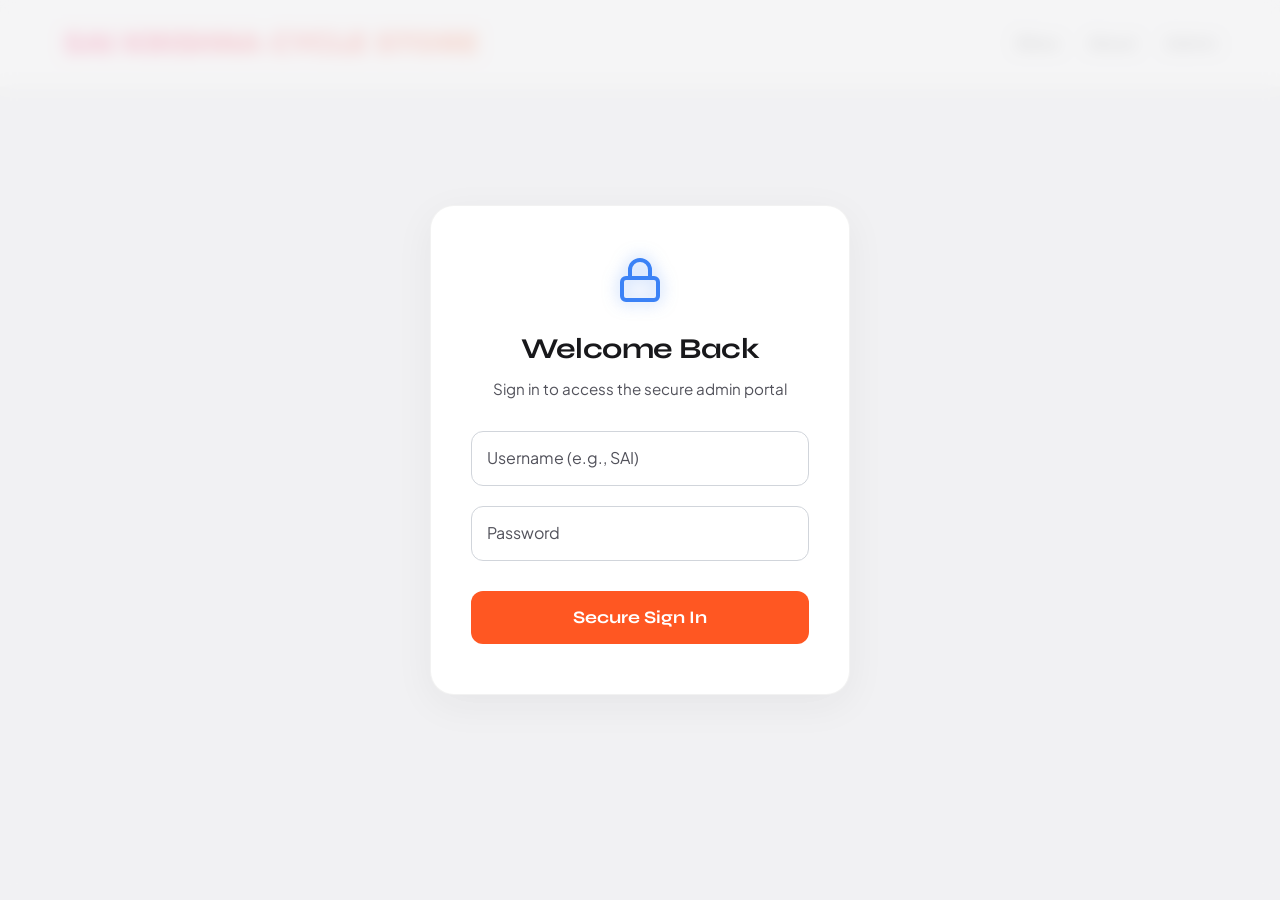
==== admin.html @ 8099cd1a "Initial commit: Sai Krishna Cycle Store project" ====
<!DOCTYPE html>
<html lang="en">
<head>
    <meta charset="UTF-8">
    <meta name="viewport" content="width=device-width, initial-scale=1.0">
    <title>Admin Dashboard - Sai Krishna Cycle Store</title>
    <!-- Google Fonts -->
    <link rel="preconnect" href="https://fonts.googleapis.com">
    <link rel="preconnect" href="https://fonts.gstatic.com" crossorigin>
    <link href="https://fonts.googleapis.com/css2?family=Plus+Jakarta+Sans:wght@400;500;600&family=Syne:wght@600;700;800&family=Montserrat:wght@800;900&display=swap" rel="stylesheet">
    <link rel="stylesheet" href="style.css">
</head>
<body class="admin-body">

    <!-- Navigation -->
    <nav class="navbar">
        <div class="logo">Sai Krishna Cycle Store</div>
        <ul class="nav-links">
            <li><a href="index.html#bikes">Bikes</a></li>
            <li><a href="index.html#about">About</a></li>
            <li><a href="admin.html" class="active">Admin</a></li>
        </ul>
    </nav>

    <!-- Admin Dashboard Main List -->
    <!-- Login Overlay -->
    <div id="login-overlay" class="modern-login-overlay">
        <div class="modern-login-card">
            <div class="login-header">
                <svg width="48" height="48" viewBox="0 0 24 24" fill="none" stroke="currentColor" stroke-width="2" style="margin-bottom: 15px; color: #3b82f6; filter: drop-shadow(0 0 8px rgba(59, 130, 246, 0.5));"><rect x="3" y="11" width="18" height="11" rx="2" ry="2"></rect><path d="M7 11V7a5 5 0 0 1 10 0v4"></path></svg>
                <h2>Welcome Back</h2>
                <p>Sign in to access the secure admin portal</p>
            </div>
            <form id="login-form" class="modern-login-form">
                <div class="modern-input-group">
                    <input type="text" id="login-email" required placeholder=" ">
                    <label>Username (e.g., SAI)</label>
                </div>
                <div class="modern-input-group">
                    <input type="password" id="login-password" required placeholder=" ">
                    <label>Password</label>
                </div>
                <p id="login-error" class="login-error-msg"></p>
                <button type="submit" class="modern-login-btn">Secure Sign In</button>
            </form>
        </div>
    </div>

    <section class="admin-dashboard" id="admin-dashboard" style="display: none;">
        <div class="admin-container">
            <div class="admin-header-flex">
                <div>
                    <h2>Product Catalog</h2>
                    <p>Manage all bicycles in your store.</p>
                </div>
                <div style="display: flex; gap: 15px;">
                    <a href="index.html" class="btn" style="background-color: #f3f4f6; color: #1f2937; text-decoration: none; border: 1px solid #d1d5db; display: flex; align-items: center;">&larr; Return to Home</a>
                    <button id="btn-open-add" class="btn btn-primary">+ Add New Bicycle</button>
                </div>
            </div>
            
            <div class="admin-product-list" id="admin-product-list">
                <!-- Products list injected by JS -->
            </div>
        </div>
    </section>

    <!-- Add/Edit Form Modal -->
    <div id="admin-modal" class="modal-overlay">
        <div class="modal-content">
            <div class="modal-header">
                <h3 id="modal-title">Add New Bicycle</h3>
                <button id="btn-close-modal" class="btn-close">&times;</button>
            </div>
            
            <form id="add-cycle-form" class="admin-form">
                <input type="hidden" id="cycle-id" value="">
                
                <!-- Image Upload -->
                <div class="form-group">
                    <label for="cycle-image">Bicycle Image</label>
                    <div class="image-upload-wrapper">
                        <input type="file" id="cycle-image" accept="image/*">
                        <div class="upload-placeholder" id="upload-placeholder">
                            <span>+ Click to Upload Image</span>
                        </div>
                        <img id="image-preview" src="" alt="Preview" style="display: none;">
                    </div>
                    <p class="img-hint" id="img-hint" style="display:none; font-size: 0.8rem; color: #666; margin-top:5px;">Leave empty to keep current image.</p>
                </div>

                <!-- Product Name -->
                <div class="form-group">
                    <label for="cycle-name">Bicycle Name</label>
                    <input type="text" id="cycle-name" placeholder="e.g. Mountain Explorer 3000" required>
                </div>

                <!-- Description -->
                <div class="form-group">
                    <label for="cycle-desc">Description</label>
                    <textarea id="cycle-desc" rows="3" placeholder="A short description of the bicycle..." required></textarea>
                </div>

                <!-- Stock Status -->
                <div class="form-group">
                    <label for="cycle-status">Stock Status</label>
                    <select id="cycle-status" class="form-control" style="width: 100%; padding: 12px; border: 1px solid #e4e4e7; border-radius: 8px; outline: none; font-family: inherit;">
                        <option value="true">In Stock</option>
                        <option value="false">Out of Stock</option>
                    </select>
                </div>

                <!-- Sizes & Prices -->
                <div class="form-group">
                    <label>Available Sizes & Prices</label>
                    <div class="size-price-group">
                        <div class="size-price-item">
                            <label class="custom-checkbox">
                                <input type="checkbox" name="sizes" value='14"' class="size-toggle">
                                <span class="checkmark">14"</span>
                            </label>
                            <input type="number" id="price-14" placeholder="Price (₹)" class="size-price-input" disabled>
                        </div>
                        <div class="size-price-item">
                            <label class="custom-checkbox">
                                <input type="checkbox" name="sizes" value='16"' class="size-toggle">
                                <span class="checkmark">16"</span>
                            </label>
                            <input type="number" id="price-16" placeholder="Price (₹)" class="size-price-input" disabled>
                        </div>
                        <div class="size-price-item">
                            <label class="custom-checkbox">
                                <input type="checkbox" name="sizes" value='20"' class="size-toggle">
                                <span class="checkmark">20"</span>
                            </label>
                            <input type="number" id="price-20" placeholder="Price (₹)" class="size-price-input" disabled>
                        </div>
                    </div>
                </div>

                <!-- Submit -->
                <button type="submit" class="btn btn-primary btn-submit" id="modal-submit-btn">Save Product</button>
            </form>
        </div>
    </div>

    <!-- Interactive script -->
    <!-- Supabase JS SDK -->
    <script src="https://cdn.jsdelivr.net/npm/@supabase/supabase-js@2"></script>
    <script src="script.js"></script>
</body>
</html>
---- style.css ----
/* Reset & Base Variables */
* {
    margin: 0;
    padding: 0;
    box-sizing: border-box;
}

:root {
    /* Color Palette - Light Theme */
    --bg-color: #f4f4f5; /* Soft off-white */
    --card-bg: #ffffff;
    --text-primary: #18181b;
    --text-secondary: #52525b;
    --accent-color: #ff5722; /* Vibrant Orange */
    --accent-hover: #e64a19;
    
    /* Typography */
    --font-heading: 'Syne', sans-serif;
    --font-body: 'Plus Jakarta Sans', sans-serif;
    
    /* Effects */
    --shadow-soft: 0 10px 40px rgba(0, 0, 0, 0.05);
    --shadow-hover: 0 20px 50px rgba(255, 87, 34, 0.15);
    --radius-lg: 24px;
    --radius-md: 12px;
    --radius-sm: 8px;
    
    /* Transitions */
    --transition: all 0.3s cubic-bezier(0.25, 0.8, 0.25, 1);
}

html {
    scroll-behavior: smooth;
}

body {
    font-family: var(--font-body);
    background-color: var(--bg-color);
    color: var(--text-primary);
    line-height: 1.6;
    overflow-x: hidden;
}

/* Typography Details */
h1, h2, h3, .logo {
    font-family: var(--font-heading);
    font-weight: 700;
}

/* Navigation (Glassmorphism) */
.navbar {
    position: fixed;
    top: 0;
    left: 0;
    width: 100%;
    padding: 20px 5%;
    display: flex;
    justify-content: space-between;
    align-items: center;
    background: rgba(255, 255, 255, 0.8);
    backdrop-filter: blur(12px);
    -webkit-backdrop-filter: blur(12px);
    z-index: 1000;
    border-bottom: 1px solid rgba(0, 0, 0, 0.05);
}

.logo {
    font-family: 'Montserrat', sans-serif;
    font-size: 1.8rem;
    font-weight: 900;
    letter-spacing: -0.5px;
    background: linear-gradient(90deg, #ff0055, #ff5722);
    -webkit-background-clip: text;
    -webkit-text-fill-color: transparent;
    text-transform: uppercase;
}

.nav-links {
    display: flex;
    list-style: none;
    gap: 30px;
    align-items: center;
}

.nav-links a {
    text-decoration: none;
    color: var(--text-primary);
    font-weight: 500;
    transition: var(--transition);
}

.nav-links a:hover {
    color: var(--accent-color);
}

.cart-icon {
    position: relative;
    font-size: 1.2rem;
}

.cart-count {
    position: absolute;
    top: -8px;
    right: -12px;
    background: var(--accent-color);
    color: white;
    font-size: 0.7rem;
    font-weight: bold;
    padding: 2px 6px;
    border-radius: 20px;
}

/* Hero Section */
.hero {
    min-height: 100vh;
    display: flex;
    align-items: center;
    justify-content: space-between;
    padding: 100px 5% 50px;
    gap: 40px;
    max-width: 1400px;
    margin: 0 auto;
}

.hero-content {
    flex: 1;
    max-width: 600px;
}

.hero h1 {
    font-size: clamp(3rem, 5vw, 5rem);
    line-height: 1.1;
    margin-bottom: 20px;
    letter-spacing: -2px;
}

.hero p {
    font-size: 1.1rem;
    color: var(--text-secondary);
    margin-bottom: 40px;
}

.hero-image-container {
    flex: 1;
    display: flex;
    justify-content: center;
    align-items: center;
    position: relative;
}

.hero-img {
    width: 100%;
    max-width: 700px;
    border-radius: var(--radius-lg);
    box-shadow: var(--shadow-soft);
    object-fit: cover;
    aspect-ratio: 4/3;
    animation: float 6s ease-in-out infinite;
}

@keyframes float {
    0% { transform: translateY(0px); }
    50% { transform: translateY(-15px); }
}

/* ------------------------
   Brands Marquee Section
-------------------------*/
.brands-marquee-section {
    padding: 40px 0;
    overflow: hidden;
    display: flex;
    align-items: center;
}

.marquee-container {
    width: 100%;
    overflow: hidden;
    white-space: nowrap;
}

.marquee-content {
    display: inline-block;
    /* Slow 30s transition from right to left */
    animation: marquee-scroll 30s linear infinite;
}

.brand-logo {
    display: inline-block;
    height: 45px;
    margin: 0 50px;
    vertical-align: middle;
}

@keyframes marquee-scroll {
    0% { transform: translateX(0); }
    100% { transform: translateX(-50%); }
}

/* Buttons */
.btn {
    display: inline-block;
    padding: 16px 32px;
    border: none;
    border-radius: 50px;
    font-family: var(--font-body);
    font-weight: 600;
    font-size: 1rem;
    cursor: pointer;
    text-decoration: none;
    transition: var(--transition);
    text-align: center;
}

.btn-primary {
    background: var(--accent-color);
    color: white;
    box-shadow: 0 10px 20px rgba(255, 87, 34, 0.2);
}

.btn-primary:hover {
    background: var(--accent-hover);
    transform: translateY(-3px);
    box-shadow: 0 15px 25px rgba(255, 87, 34, 0.3);
}

/* Products Section */
.products {
    padding: 100px 5%;
    max-width: 1400px;
    margin: 0 auto;
}

.section-header {
    text-align: center;
    margin-bottom: 60px;
}

.section-header h2 {
    font-size: 2.5rem;
    margin-bottom: 10px;
}

.section-header p {
    color: var(--text-secondary);
    font-size: 1.1rem;
}

.product-grid {
    display: grid;
    grid-template-columns: repeat(auto-fit, minmax(320px, 1fr));
    gap: 40px;
}

/* Product Card */
.product-card {
    background: var(--card-bg);
    border-radius: var(--radius-lg);
    overflow: hidden;
    box-shadow: var(--shadow-soft);
    transition: var(--transition);
    display: flex;
    flex-direction: column;
    border: 2px solid transparent;
}

.product-card:hover {
    transform: translateY(-10px);
    border-color: var(--accent-color);
    box-shadow: 0 0 25px rgba(255, 87, 34, 0.4), var(--shadow-hover);
}

.img-wrapper {
    position: relative;
    width: 100%;
    height: 250px;
    overflow: hidden;
    background: #f0f0f0;
}

.img-wrapper img {
    width: 100%;
    height: 100%;
    object-fit: cover;
    transition: transform 0.5s ease;
}

.product-card:hover .img-wrapper img {
    transform: scale(1.05);
}

.badge {
    position: absolute;
    top: 15px;
    left: 15px;
    background: var(--text-primary);
    color: white;
    padding: 6px 12px;
    border-radius: 20px;
    font-size: 0.8rem;
    font-weight: 600;
}

.badge.sale {
    background: var(--accent-color);
}

.product-info {
    padding: 25px;
    display: flex;
    flex-direction: column;
    flex: 1;
}

.product-title-price {
    display: flex;
    justify-content: space-between;
    align-items: flex-start;
    margin-bottom: 15px;
}

.product-title-price h3 {
    font-size: 1.4rem;
    max-width: 70%;
}

.price {
    font-family: var(--font-heading);
    font-weight: 700;
    font-size: 1.3rem;
    color: var(--accent-color);
    text-align: right;
}

.old-price {
    display: block;
    font-size: 0.9rem;
    color: var(--text-secondary);
    text-decoration: line-through;
}

.desc {
    color: var(--text-secondary);
    font-size: 0.95rem;
    margin-bottom: 25px;
    flex: 1;
}

/* Size Selector */
.size-selector {
    margin-bottom: 25px;
}

.size-selector span {
    display: block;
    font-size: 0.9rem;
    font-weight: 600;
    margin-bottom: 10px;
    color: var(--text-primary);
}

.sizes {
    display: flex;
    gap: 10px;
}

.size-btn {
    background: var(--bg-color);
    border: 1px solid transparent;
    padding: 8px 16px;
    border-radius: var(--radius-sm);
    font-family: var(--font-body);
    font-weight: 600;
    cursor: pointer;
    transition: var(--transition);
    color: var(--text-secondary);
}

.size-btn:hover {
    background: #e4e4e7;
}

.size-btn.active {
    background: var(--text-primary);
    color: white;
    border-color: var(--text-primary);
}

/* Buy Button */
.btn-buy {
    width: 100%;
    background: transparent;
    border: 2px solid var(--accent-color);
    color: var(--accent-color);
    padding: 14px;
    border-radius: var(--radius-md);
    position: relative;
    overflow: hidden;
}

.btn-buy::before {
    content: '';
    position: absolute;
    top: 50%;
    left: 50%;
    width: 0;
    height: 0;
    background: var(--accent-color);
    border-radius: 50%;
    transform: translate(-50%, -50%);
    transition: width 0.4s ease, height 0.4s ease;
    z-index: 0;
}

.btn-buy:hover::before {
    width: 600px;
    height: 600px;
}

.btn-buy:hover {
    color: white;
    transform: translateY(0); /* override base btn hover */
    box-shadow: none;
}

.btn-buy span {
    position: relative;
    z-index: 1;
}

/* Footer */
footer {
    text-align: center;
    padding: 40px;
    background: #e4e4e7;
    color: var(--text-secondary);
    font-size: 0.9rem;
    position: relative;
}

.contact-details {
    margin-top: 10px;
    font-size: 1rem;
    font-weight: 500;
}

.contact-details a {
    color: var(--text-primary);
    text-decoration: none;
    font-weight: 600;
    transition: var(--transition);
}

.contact-details a:hover {
    color: var(--accent-color);
}

/* WhatsApp Button (Footer Inline) */
.whatsapp-btn {
    display: inline-flex;
    justify-content: center;
    align-items: center;
    background-color: #25d366;
    color: white;
    width: 40px;
    height: 40px;
    border-radius: 50%;
    margin-top: 15px;
    box-shadow: 0 4px 10px rgba(37, 211, 102, 0.3);
    transition: transform 0.3s ease, box-shadow 0.3s ease;
}

.whatsapp-btn:hover {
    transform: scale(1.1);
    box-shadow: 0 6px 15px rgba(37, 211, 102, 0.5);
}

.whatsapp-btn svg {
    width: 22px;
    height: 22px;
}

.btn-buy:hover {
    background-color: #2b6cb0;
}

.disabled-buy {
    background-color: #d1d5db !important;
    border-color: #d1d5db !important;
    color: #6b7280 !important;
    cursor: not-allowed !important;
}

.disabled-buy:hover {
    transform: none !important;
    box-shadow: none !important;
}

.out-of-stock-badge {
    position: absolute;
    top: 15px;
    right: 15px;
    background-color: #ef4444;
    color: white;
    font-size: 0.85rem;
    font-weight: 700;
    padding: 6px 12px;
    border-radius: 20px;
    box-shadow: 0 4px 6px rgba(0,0,0,0.1);
    z-index: 10;
}

/* ------------------------
   Admin Dashboard Styles 
-------------------------*/
.admin-body {
    background-color: #e4e4e7;
}

.admin-dashboard {
    padding: 120px 5% 50px;
    min-height: 100vh;
    display: flex;
    justify-content: center;
    align-items: flex-start;
}

.admin-container {
    background: var(--card-bg);
    width: 100%;
    max-width: 800px;
    border-radius: var(--radius-lg);
    box-shadow: var(--shadow-soft);
    padding: 40px;
}

.admin-header-flex {
    display: flex;
    justify-content: space-between;
    align-items: center;
    margin-bottom: 30px;
    border-bottom: 1px solid #e4e4e7;
    padding-bottom: 20px;
}

.admin-header-flex h2 {
    font-size: 2rem;
    color: var(--text-primary);
}

.admin-header-flex p {
    color: var(--text-secondary);
}

/* Admin Product List */
.admin-product-list {
    display: flex;
    flex-direction: column;
    gap: 15px;
}

.admin-list-item {
    display: flex;
    align-items: center;
    justify-content: space-between;
    padding: 15px;
    border: 1px solid #e4e4e7;
    border-radius: var(--radius-md);
    background: var(--bg-color);
}

.admin-list-info {
    display: flex;
    align-items: center;
    gap: 15px;
}

.admin-list-img {
    width: 60px;
    height: 60px;
    border-radius: var(--radius-sm);
    object-fit: cover;
}

.admin-list-details h4 {
    margin: 0;
    font-size: 1.1rem;
    color: var(--text-primary);
}

.admin-list-details p {
    margin: 0;
    color: var(--accent-color);
    font-weight: 600;
}

.btn-edit {
    background: #e4e4e7;
    color: var(--text-primary);
    padding: 8px 16px;
    border: none;
    border-radius: var(--radius-sm);
    cursor: pointer;
    font-weight: 600;
    transition: var(--transition);
}

.btn-edit:hover {
    background: #d4d4d8;
}

/* Modal Overlay */
.modal-overlay {
    position: fixed;
    top: 0; left: 0; right: 0; bottom: 0;
    background: rgba(0,0,0,0.5);
    display: none; /* hidden by default */
    justify-content: center;
    align-items: center;
    z-index: 2000;
    backdrop-filter: blur(5px);
}

.modal-content {
    background: var(--card-bg);
    width: 100%;
    max-width: 500px;
    border-radius: var(--radius-lg);
    padding: 30px;
    max-height: 90vh;
    overflow-y: auto;
    box-shadow: 0 20px 50px rgba(0,0,0,0.2);
}

.modal-header {
    display: flex;
    justify-content: space-between;
    align-items: center;
    margin-bottom: 20px;
}

.modal-header h3 {
    font-size: 1.5rem;
    margin: 0;
}

.btn-close {
    background: none;
    border: none;
    font-size: 1.5rem;
    cursor: pointer;
    color: var(--text-secondary);
}

.admin-header h2 {
    font-size: 2rem;
    color: var(--text-primary);
}

.admin-header p {
    color: var(--text-secondary);
}

.admin-form .form-group {
    margin-bottom: 20px;
}

.admin-form label {
    display: block;
    font-weight: 600;
    margin-bottom: 8px;
    color: var(--text-primary);
}

.admin-form input[type="text"],
.admin-form input[type="number"],
.admin-form textarea {
    width: 100%;
    padding: 12px 16px;
    border: 2px solid #e4e4e7;
    border-radius: var(--radius-sm);
    font-family: var(--font-body);
    font-size: 1rem;
    transition: var(--transition);
    background: var(--bg-color);
}

.admin-form input:focus,
.admin-form textarea:focus {
    outline: none;
    border-color: var(--accent-color);
    background: white;
}

.image-upload-wrapper {
    position: relative;
    border: 2px dashed #d4d4d8;
    border-radius: var(--radius-md);
    height: 150px;
    display: flex;
    justify-content: center;
    align-items: center;
    overflow: hidden;
    cursor: pointer;
    background: var(--bg-color);
    transition: var(--transition);
}

.image-upload-wrapper:hover {
    border-color: var(--accent-color);
    background: #fff;
}

.image-upload-wrapper input[type="file"] {
    position: absolute;
    width: 100%;
    height: 100%;
    opacity: 0;
    cursor: pointer;
    z-index: 2;
}

.upload-placeholder {
    color: var(--text-secondary);
    font-weight: 500;
    z-index: 1;
}

#image-preview {
    position: absolute;
    width: 100%;
    height: 100%;
    object-fit: cover;
    z-index: 1;
}

/* Checkboxes */
.checkbox-group {
    display: flex;
    gap: 15px;
}

.custom-checkbox {
    position: relative;
    display: inline-block;
    cursor: pointer;
    font-weight: 500 !important;
}

.custom-checkbox input {
    opacity: 0;
    width: 0;
    height: 0;
    position: absolute;
}

.custom-checkbox .checkmark {
    display: inline-block;
    padding: 8px 20px;
    border: 2px solid #e4e4e7;
    border-radius: var(--radius-sm);
    transition: var(--transition);
    color: var(--text-secondary);
}

.custom-checkbox input:checked ~ .checkmark {
    background-color: var(--accent-color);
    border-color: var(--accent-color);
    color: white;
}

.size-price-group {
    display: flex;
    flex-direction: column;
    gap: 15px;
}

.size-price-item {
    display: flex;
    align-items: center;
    gap: 15px;
}

.size-price-input {
    flex: 1;
    padding: 10px 15px;
    border: 2px solid #e4e4e7;
    border-radius: var(--radius-sm);
    font-family: var(--font-body);
    transition: var(--transition);
}

.size-price-input:disabled {
    background-color: #f4f4f5;
    opacity: 0.6;
    cursor: not-allowed;
}

.btn-submit {
    width: 100%;
    margin-top: 20px;
    padding: 15px;
    font-size: 1.1rem;
}

/* Mobile Responsiveness */
@media (max-width: 768px) {
    .hero {
        flex-direction: column;
        text-align: center;
        padding-top: 120px;
    }
    
    .hero h1 {
        font-size: 3rem;
    }
    
    .hero-content {
        margin-bottom: 30px;
    }
    
    .nav-links {
        display: none; /* simple hidden nav for mobile QR view, keep cart */
    }
    
    .nav-links.mobile-active {
        display: flex;
    }
    
    .navbar {
        padding: 15px 5%;
    }
}

/* ------------------------
   Modern Login Overlay 
-------------------------*/
.modern-login-overlay {
    position: fixed;
    top: 0; left: 0; right: 0; bottom: 0;
    /* Soft light background to match site theme */
    background: rgba(244, 244, 245, 0.85);
    backdrop-filter: blur(8px);
    -webkit-backdrop-filter: blur(8px);
    display: flex;
    align-items: center;
    justify-content: center;
    z-index: 2000;
}

.modern-login-card {
    /* Light Glassmorphism */
    background: var(--card-bg);
    border: 1px solid rgba(0, 0, 0, 0.05);
    padding: 50px 40px;
    border-radius: var(--radius-lg);
    box-shadow: var(--shadow-soft);
    width: 100%;
    max-width: 420px;
    text-align: center;
    color: var(--text-primary);
    animation: fadeIn 0.5s ease-out forwards;
}

@keyframes fadeIn {
    from { opacity: 0; transform: translateY(20px); }
    to { opacity: 1; transform: translateY(0); }
}

.login-header h2 {
    margin: 0;
    font-size: 1.8rem;
    font-family: var(--font-heading);
    font-weight: 700;
    letter-spacing: -0.5px;
    color: var(--text-primary);
}

.login-header p {
    color: var(--text-secondary);
    font-family: var(--font-body);
    font-size: 0.95rem;
    margin-top: 5px;
    margin-bottom: 30px;
}

.modern-login-form {
    display: flex;
    flex-direction: column;
    gap: 20px;
}

.modern-input-group {
    position: relative;
    text-align: left;
}

.modern-input-group input {
    width: 100%;
    background: #ffffff;
    border: 1px solid #d1d5db;
    padding: 16px 16px;
    border-radius: var(--radius-md);
    color: var(--text-primary);
    font-family: var(--font-body);
    font-size: 1rem;
    outline: none;
    transition: var(--transition);
}

.modern-input-group input:focus,
.modern-input-group input:not(:placeholder-shown) {
    border-color: var(--accent-color);
    box-shadow: 0 0 0 4px rgba(255, 87, 34, 0.1);
}

.modern-input-group label {
    position: absolute;
    left: 16px;
    top: 50%;
    transform: translateY(-50%);
    color: var(--text-secondary);
    pointer-events: none;
    transition: var(--transition);
    font-size: 1rem;
    font-family: var(--font-body);
}

.modern-input-group input:focus + label,
.modern-input-group input:not(:placeholder-shown) + label {
    top: -10px;
    left: 10px;
    font-size: 0.8rem;
    background: #ffffff;
    padding: 0 6px;
    color: var(--accent-color);
    border-radius: 4px;
    font-weight: 600;
}

.login-error-msg {
    color: #ef4444;
    font-size: 0.85rem;
    display: none;
    margin: 0;
    background: rgba(239, 68, 68, 0.1);
    padding: 10px;
    border-radius: var(--radius-sm);
    border: 1px solid rgba(239, 68, 68, 0.2);
}

.modern-login-btn {
    background: var(--accent-color);
    color: white;
    border: none;
    padding: 16px;
    border-radius: var(--radius-md);
    font-size: 1.1rem;
    font-family: var(--font-heading);
    font-weight: 700;
    cursor: pointer;
    transition: var(--transition);
    margin-top: 10px;
}

.modern-login-btn:hover {
    background: var(--accent-hover);
    transform: translateY(-2px);
    box-shadow: var(--shadow-hover);
}
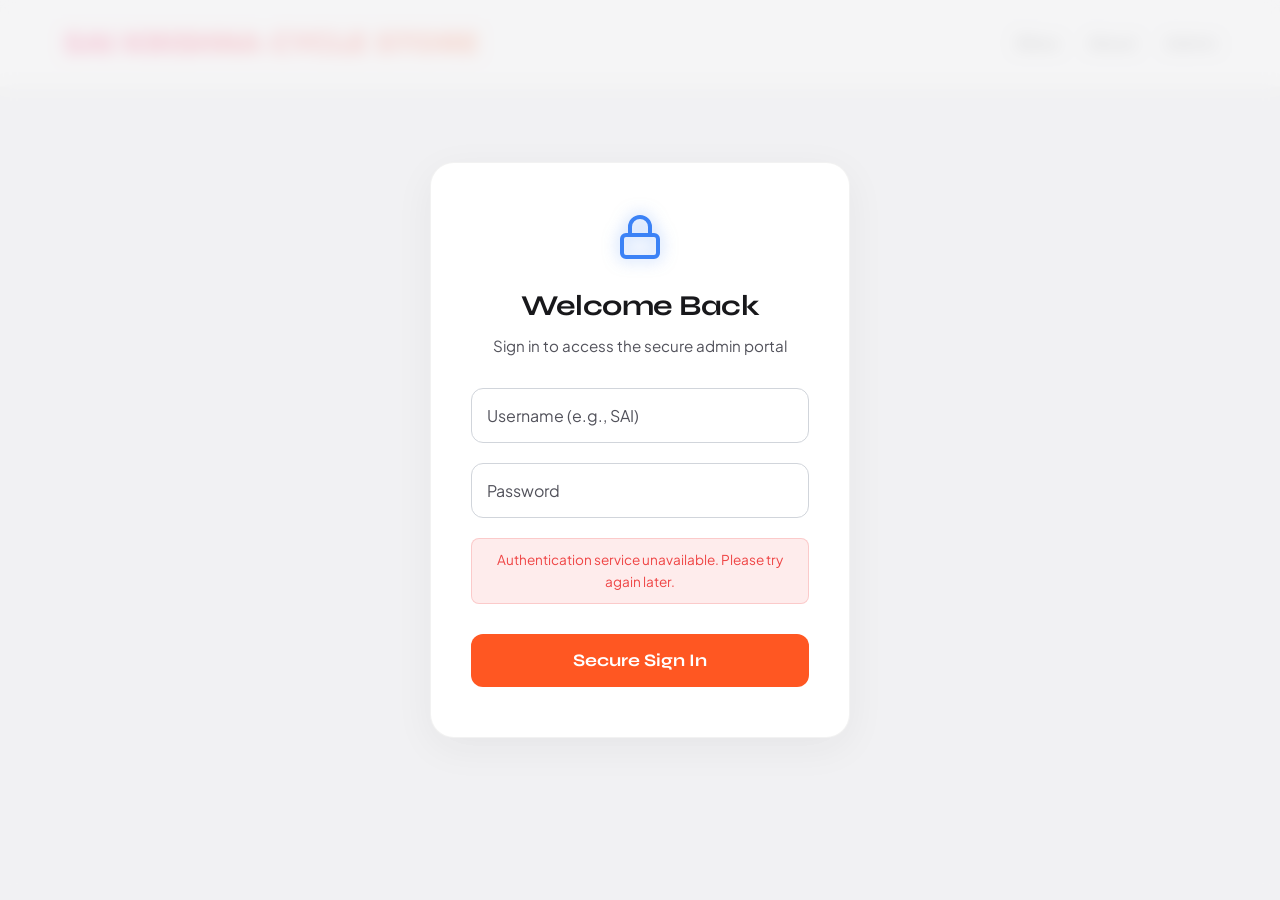
==== commit eb2f5003: "Fix inStock column mismatch, add Logout button, clean up debug logs" ====
--- a/admin.html
+++ b/admin.html
@@ -56,6 +56,7 @@
                 <div style="display: flex; gap: 15px;">
                     <a href="index.html" class="btn" style="background-color: #f3f4f6; color: #1f2937; text-decoration: none; border: 1px solid #d1d5db; display: flex; align-items: center;">&larr; Return to Home</a>
                     <button id="btn-open-add" class="btn btn-primary">+ Add New Bicycle</button>
+                    <button id="btn-logout" class="btn" style="background-color: #ef4444; color: #fff; border: none; cursor: pointer;">Logout</button>
                 </div>
             </div>
             
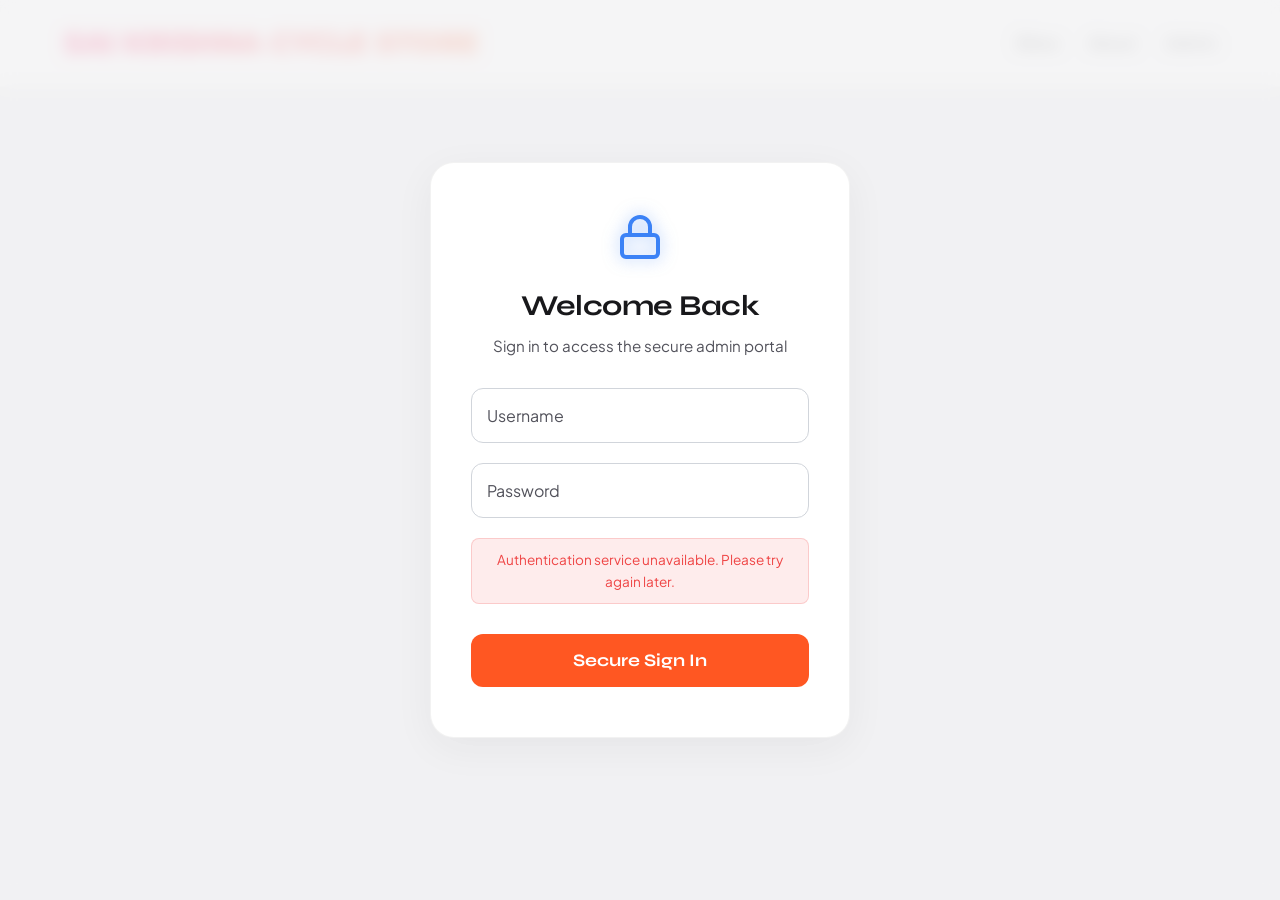
==== commit 69e3a501: "Add delete button to admin dashboard and update username label" ====
--- a/admin.html
+++ b/admin.html
@@ -34,7 +34,7 @@
             <form id="login-form" class="modern-login-form">
                 <div class="modern-input-group">
                     <input type="text" id="login-email" required placeholder=" ">
-                    <label>Username (e.g., SAI)</label>
+                    <label>Username</label>
                 </div>
                 <div class="modern-input-group">
                     <input type="password" id="login-password" required placeholder=" ">
--- a/style.css
+++ b/style.css
@@ -529,6 +529,7 @@
     background: var(--card-bg);
     width: 100%;
     max-width: 800px;
+    margin: 0 auto;
     border-radius: var(--radius-lg);
     box-shadow: var(--shadow-soft);
     padding: 40px;
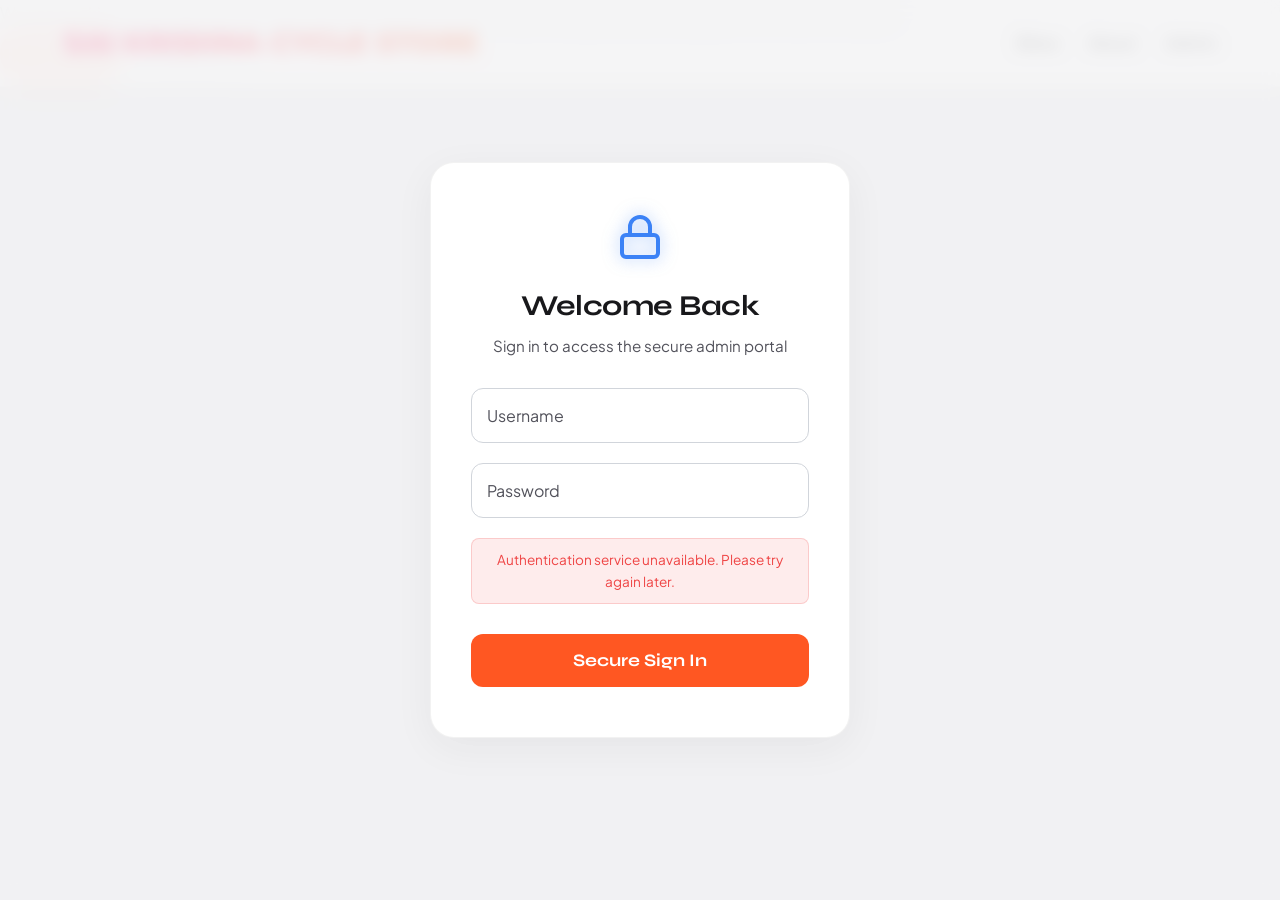
==== commit 3da62039: "Implement DPDP compliant Cookie Banner and GA4 Consent Mode v2" ====
--- a/admin.html
+++ b/admin.html
@@ -9,13 +9,36 @@
     <link rel="preconnect" href="https://fonts.gstatic.com" crossorigin>
     <link href="https://fonts.googleapis.com/css2?family=Plus+Jakarta+Sans:wght@400;500;600&family=Syne:wght@600;700;800&family=Montserrat:wght@800;900&display=swap" rel="stylesheet">
     <link rel="stylesheet" href="style.css">
+    
+    <!-- Google tag (gtag.js) -->
+    <script>
+      window.dataLayer = window.dataLayer || [];
+      function gtag(){dataLayer.push(arguments);}
+      // Default Consent Mode setup - MUST be before the GA4 script
+      gtag('consent', 'default', {
+        'analytics_storage': 'denied',
+        'ad_storage': 'denied',
+        'ad_user_data': 'denied',
+        'ad_personalization': 'denied'
+      });
+    </script>
+    <script async src="https://www.googletagmanager.com/gtag/js?id=G-E8CYEJT2SV"></script>
+    <script>
+      window.dataLayer = window.dataLayer || [];
+      function gtag(){dataLayer.push(arguments);}
+      gtag('js', new Date());
+      gtag('config', 'G-E8CYEJT2SV');
+    </script>
 </head>
 <body class="admin-body">
 
     <!-- Navigation -->
     <nav class="navbar">
         <div class="logo">Sai Krishna Cycle Store</div>
-        <ul class="nav-links">
+        <div class="hamburger" id="hamburger">
+            <svg viewBox="0 0 24 24" fill="none" stroke="currentColor" stroke-width="2" stroke-linecap="round" stroke-linejoin="round"><line x1="3" y1="12" x2="21" y2="12"></line><line x1="3" y1="6" x2="21" y2="6"></line><line x1="3" y1="18" x2="21" y2="18"></line></svg>
+        </div>
+        <ul class="nav-links" id="nav-links">
             <li><a href="index.html#bikes">Bikes</a></li>
             <li><a href="index.html#about">About</a></li>
             <li><a href="admin.html" class="active">Admin</a></li>
@@ -149,5 +172,16 @@
     <!-- Supabase JS SDK -->
     <script src="https://cdn.jsdelivr.net/npm/@supabase/supabase-js@2"></script>
     <script src="script.js"></script>
+
+    <!-- DPDP Cookie Consent Banner -->
+    <div id="cookie-consent-banner" class="cookie-banner" style="display: none;">
+        <div class="cookie-content">
+            <p>We use cookies to improve your experience and analyze site traffic. By clicking Accept, you agree to our use of cookies.</p>
+            <div class="cookie-buttons">
+                <button id="btn-accept-cookies" class="btn btn-primary">Accept</button>
+                <button id="btn-decline-cookies" class="btn btn-outline" style="border: 1px solid var(--text-secondary); background: transparent; color: var(--text-primary);">Decline</button>
+            </div>
+        </div>
+    </div>
 </body>
 </html>
--- a/style.css
+++ b/style.css
@@ -96,6 +96,19 @@
 .cart-icon {
     position: relative;
     font-size: 1.2rem;
+}
+
+.hamburger {
+    display: none;
+    cursor: pointer;
+    width: 30px;
+    height: 30px;
+}
+
+.hamburger svg {
+    width: 100%;
+    height: 100%;
+    color: var(--text-primary);
 }
 
 .cart-count {
@@ -170,7 +183,19 @@
     padding: 40px 0;
     overflow: hidden;
     display: flex;
-    align-items: center;
+    flex-direction: column;
+    align-items: center;
+}
+
+.marquee-title {
+    font-family: var(--font-heading);
+    font-size: 1.5rem;
+    color: var(--text-primary);
+    margin-bottom: 30px;
+    text-transform: uppercase;
+    letter-spacing: 3px;
+    font-weight: 800;
+    text-align: center;
 }
 
 .marquee-container {
@@ -248,7 +273,7 @@
 
 .product-grid {
     display: grid;
-    grid-template-columns: repeat(auto-fit, minmax(320px, 1fr));
+    grid-template-columns: repeat(auto-fit, minmax(min(100%, 280px), 1fr));
     gap: 40px;
 }
 
@@ -813,7 +838,7 @@
     }
     
     .hero h1 {
-        font-size: 3rem;
+        font-size: 2.4rem;
     }
     
     .hero-content {
@@ -821,15 +846,75 @@
     }
     
     .nav-links {
-        display: none; /* simple hidden nav for mobile QR view, keep cart */
+        display: none;
+        position: absolute;
+        top: 70px;
+        left: 0;
+        width: 100%;
+        background: rgba(255, 255, 255, 0.95);
+        backdrop-filter: blur(10px);
+        flex-direction: column;
+        padding: 20px 0;
+        box-shadow: 0 10px 20px rgba(0,0,0,0.1);
+        text-align: center;
+        gap: 20px;
     }
     
     .nav-links.mobile-active {
         display: flex;
     }
     
+    .hamburger {
+        display: block;
+    }
+    
     .navbar {
         padding: 15px 5%;
+    }
+    
+    .logo {
+        font-size: 1.4rem;
+    }
+    
+    /* Admin Mobile Fixes */
+    .admin-dashboard {
+        padding: 100px 5% 30px;
+    }
+    .admin-container {
+        padding: 20px;
+    }
+    .admin-header-flex {
+        flex-direction: column;
+        align-items: flex-start;
+        gap: 15px;
+    }
+    .admin-header-flex > div:last-child {
+        width: 100%;
+        flex-direction: column;
+    }
+    .admin-header-flex .btn {
+        width: 100%;
+        justify-content: center;
+    }
+    .admin-list-item {
+        flex-direction: column;
+        align-items: flex-start;
+        gap: 15px;
+    }
+    .admin-list-item > div:last-child {
+        width: 100%;
+        justify-content: flex-end;
+    }
+    
+    .admin-modal-content {
+        padding: 20px;
+        margin: 10% auto;
+        width: 95%;
+    }
+    
+    .modern-login-card {
+        padding: 40px 20px;
+        width: 92%;
     }
 }
 
